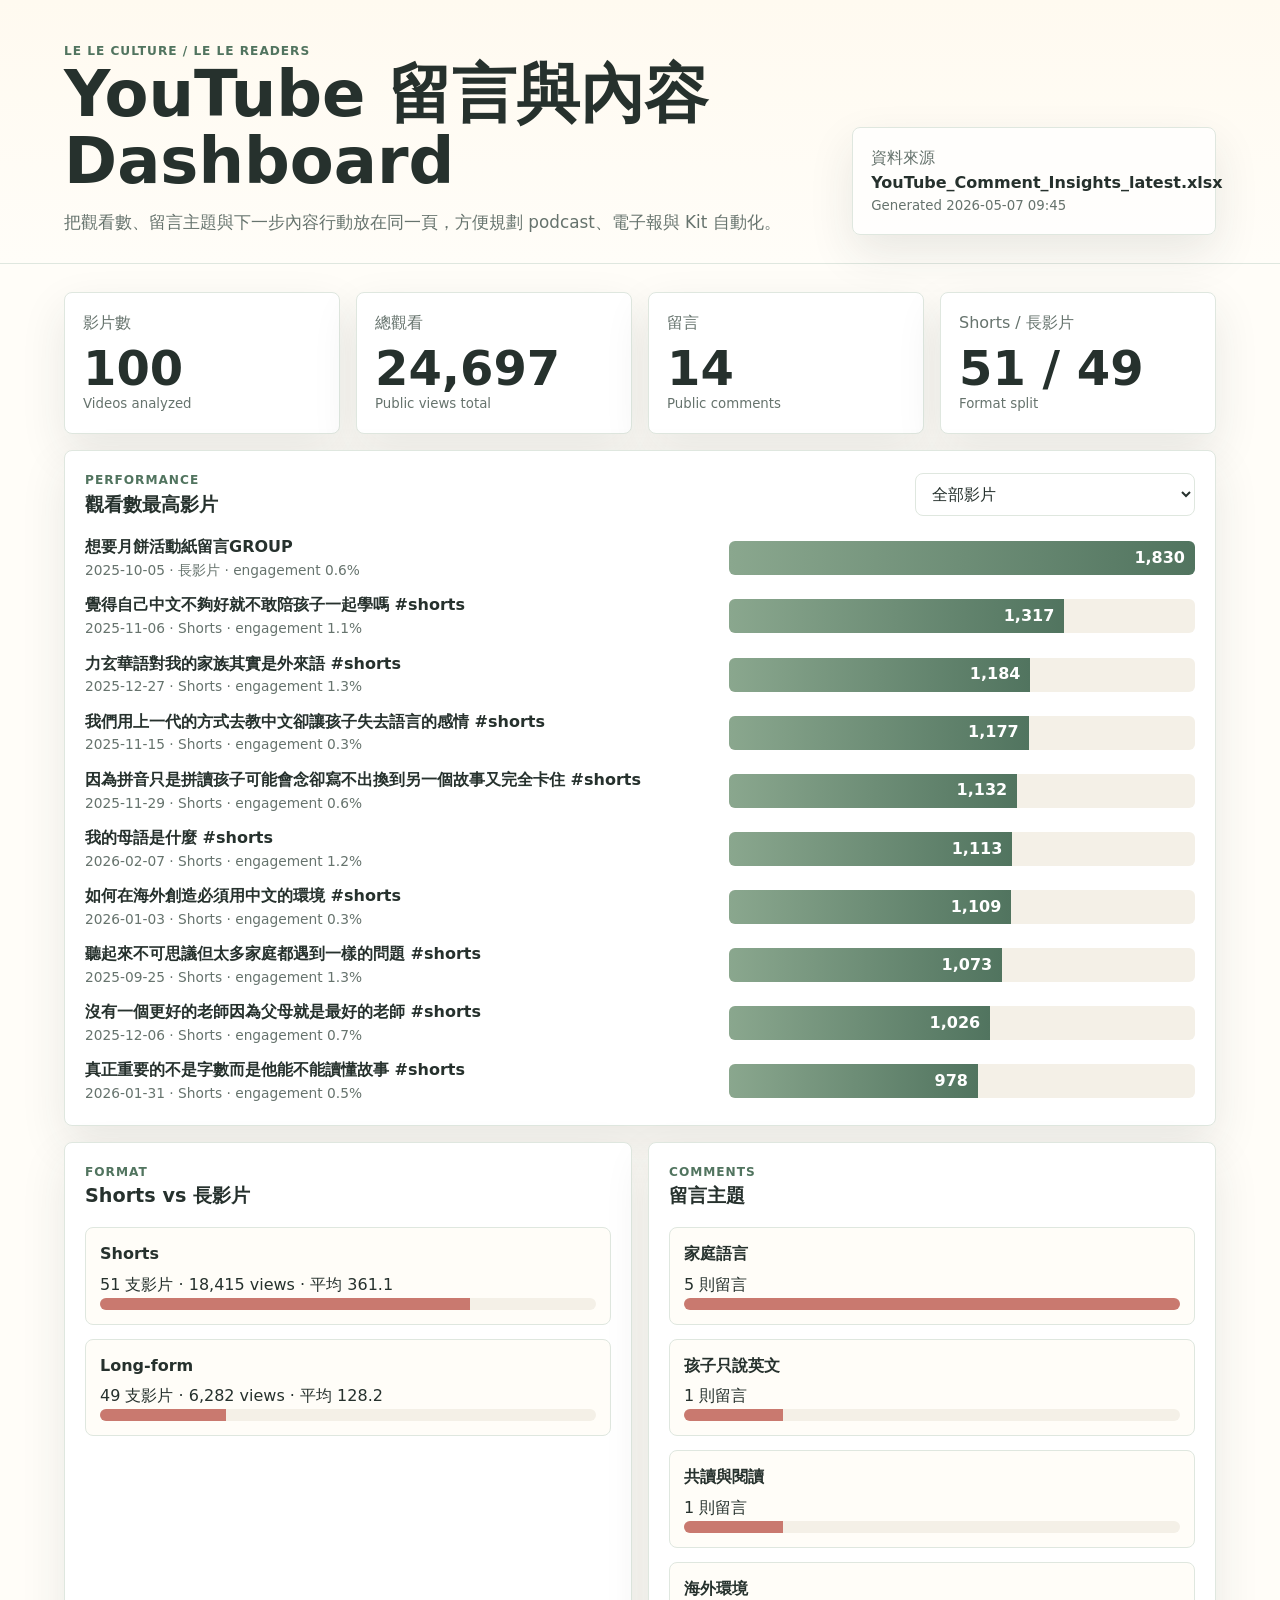
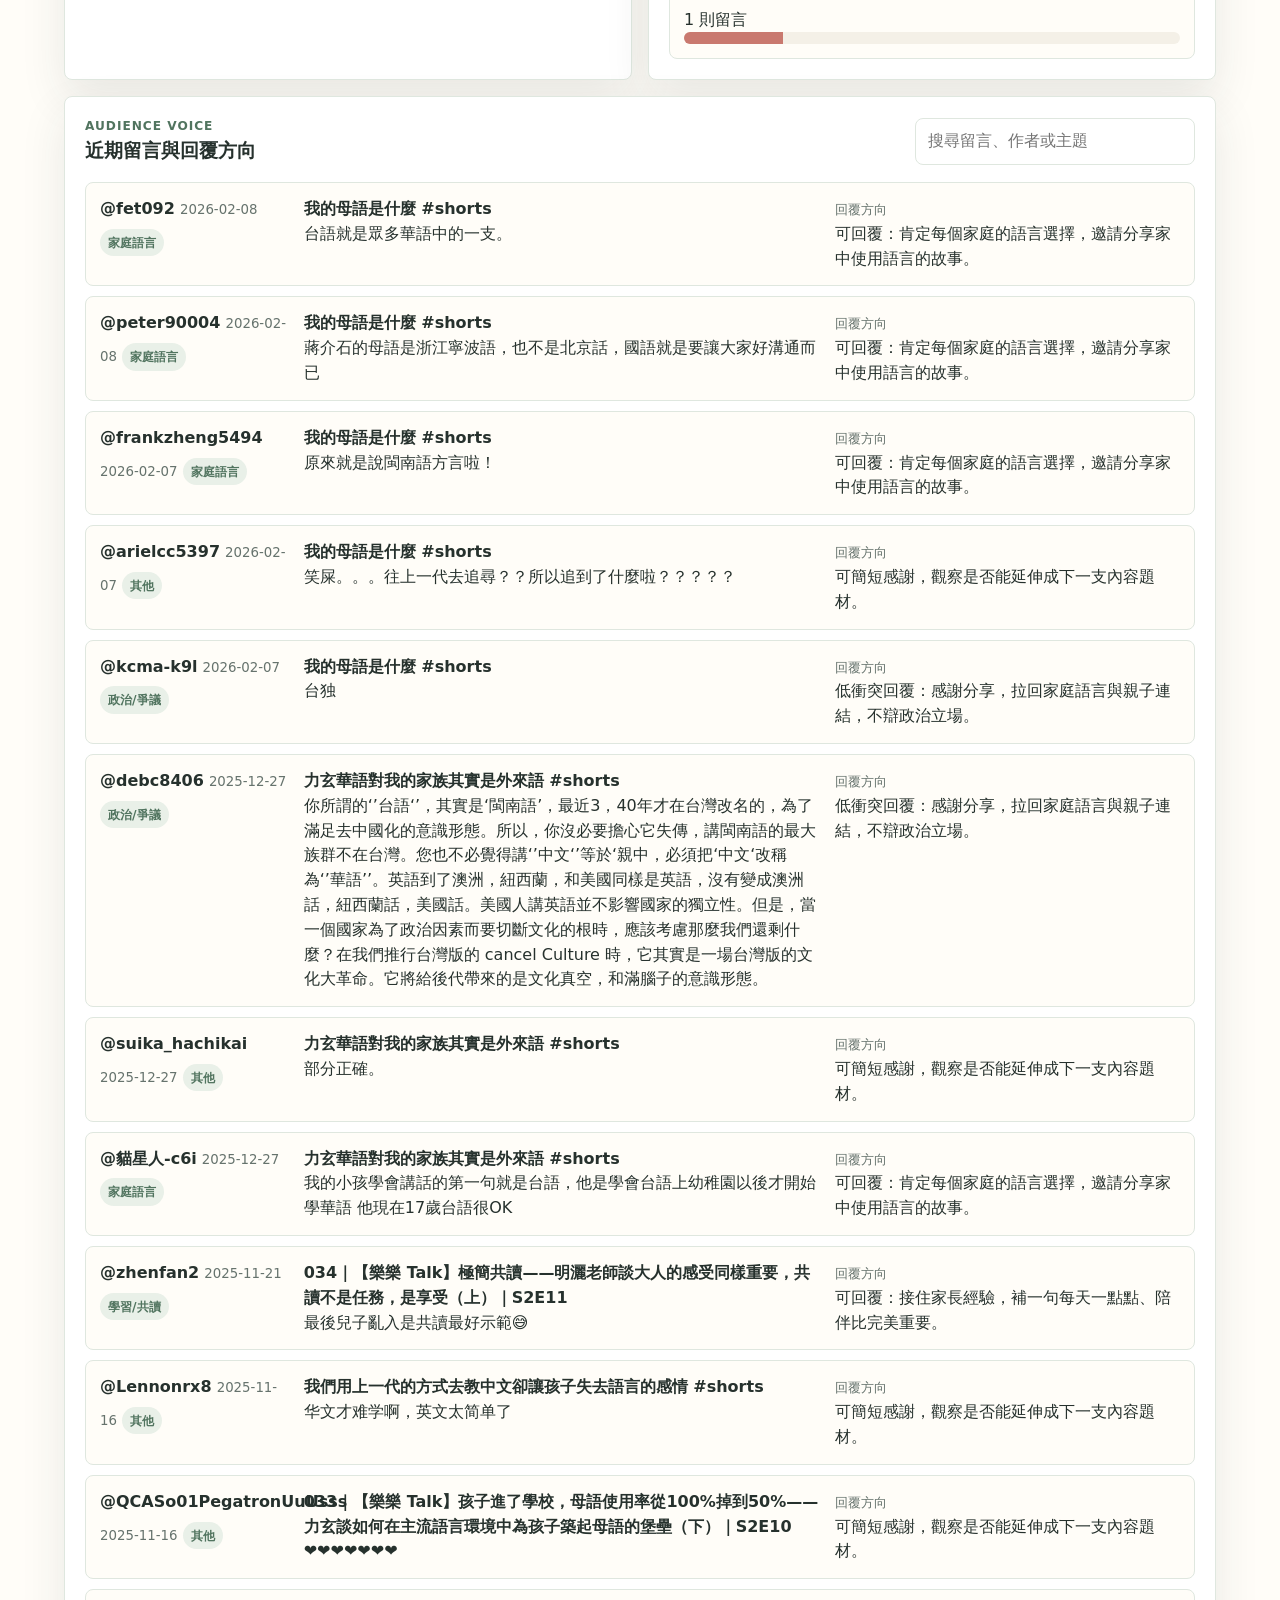
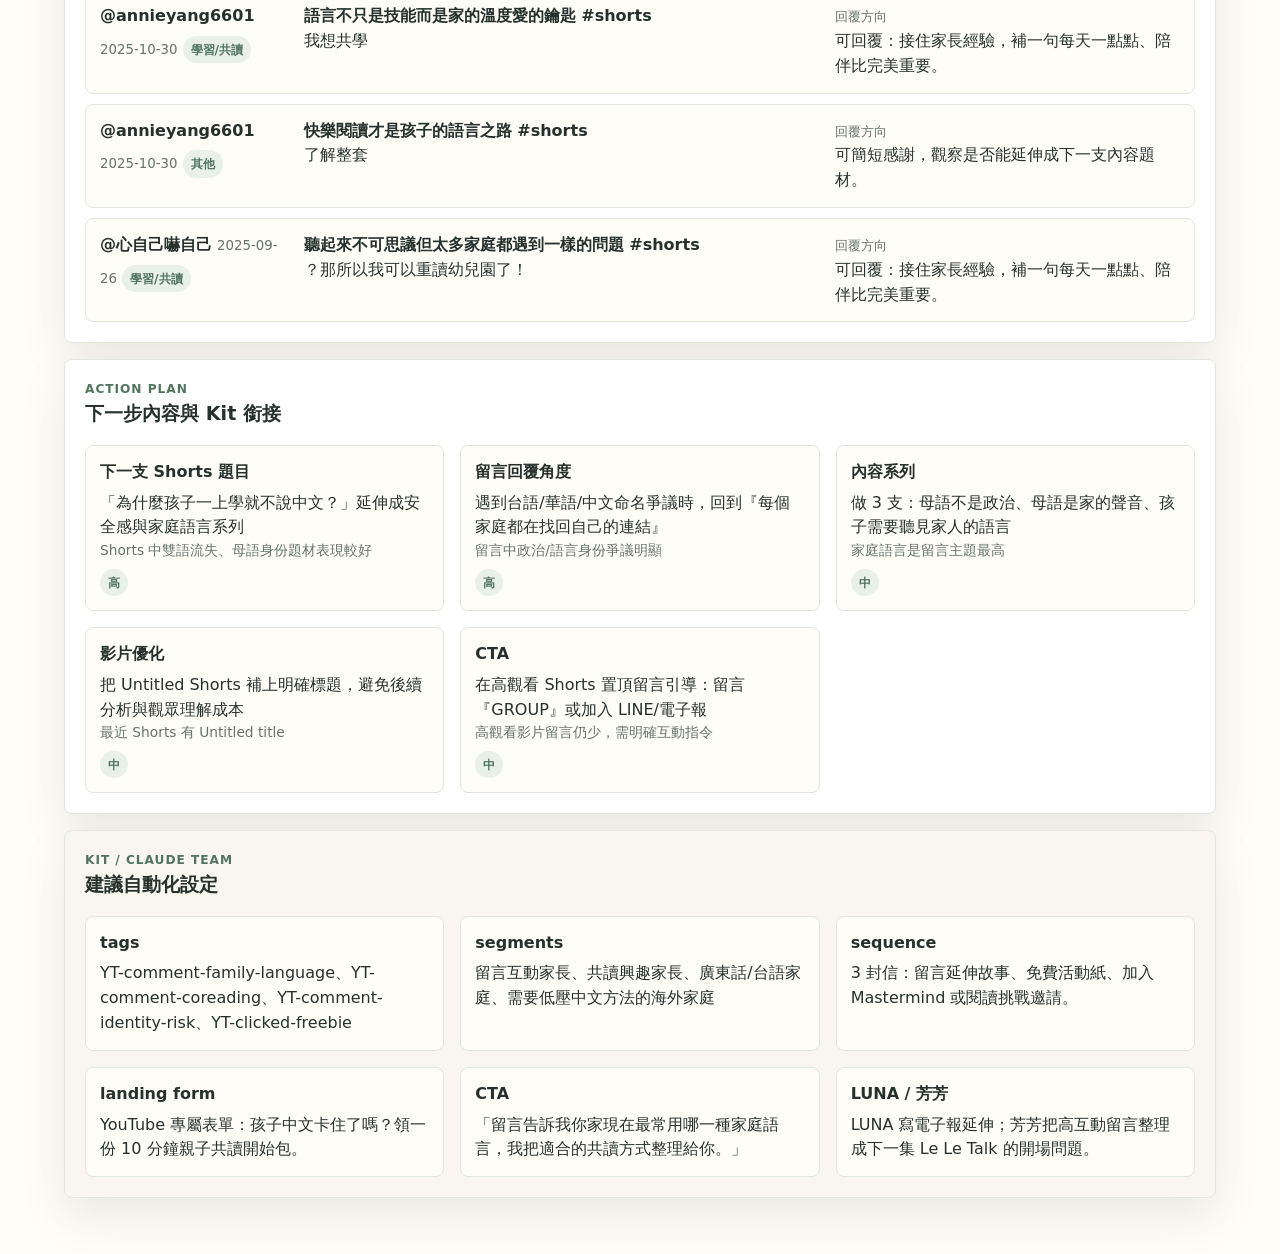
==== index.html @ 0f8661b7 "Create YouTube dashboard" ====
<!doctype html>
<html lang="zh-Hant">
  <head>
    <meta charset="utf-8">
    <meta name="viewport" content="width=device-width, initial-scale=1">
    <title>Le Le Culture YouTube Dashboard</title>
    <link rel="stylesheet" href="styles.css">
  </head>
  <body>
    <header class="topbar">
      <div>
        <p class="eyebrow">Le Le Culture / Le Le Readers</p>
        <h1>YouTube 留言與內容 Dashboard</h1>
        <p class="subtitle">把觀看數、留言主題與下一步內容行動放在同一頁，方便規劃 podcast、電子報與 Kit 自動化。</p>
      </div>
      <div class="source-card">
        <span>資料來源</span>
        <strong id="sourceWorkbook">YouTube insights workbook</strong>
        <small id="generatedAt"></small>
      </div>
    </header>

    <main>
      <section class="kpi-grid" aria-label="關鍵數據">
        <article class="kpi"><span>影片數</span><strong id="kpiVideos">0</strong><small>Videos analyzed</small></article>
        <article class="kpi"><span>總觀看</span><strong id="kpiViews">0</strong><small>Public views total</small></article>
        <article class="kpi"><span>留言</span><strong id="kpiComments">0</strong><small>Public comments</small></article>
        <article class="kpi"><span>Shorts / 長影片</span><strong id="kpiFormats">0 / 0</strong><small>Format split</small></article>
      </section>

      <section class="dashboard-grid">
        <article class="panel wide">
          <div class="panel-heading">
            <div>
              <p class="eyebrow">Performance</p>
              <h2>觀看數最高影片</h2>
            </div>
            <select id="formatFilter" aria-label="篩選影片格式">
              <option value="all">全部影片</option>
              <option value="Yes">只看 Shorts</option>
              <option value="No">只看長影片</option>
            </select>
          </div>
          <div id="topVideosChart" class="bar-list"></div>
        </article>

        <article class="panel">
          <div class="panel-heading">
            <div>
              <p class="eyebrow">Format</p>
              <h2>Shorts vs 長影片</h2>
            </div>
          </div>
          <div id="formatChart" class="format-chart"></div>
        </article>

        <article class="panel">
          <div class="panel-heading">
            <div>
              <p class="eyebrow">Comments</p>
              <h2>留言主題</h2>
            </div>
          </div>
          <div id="themeList" class="theme-list"></div>
        </article>

        <article class="panel wide">
          <div class="panel-heading">
            <div>
              <p class="eyebrow">Audience Voice</p>
              <h2>近期留言與回覆方向</h2>
            </div>
            <input id="commentSearch" type="search" placeholder="搜尋留言、作者或主題">
          </div>
          <div id="commentsTable" class="comment-table"></div>
        </article>

        <article class="panel wide">
          <div class="panel-heading">
            <div>
              <p class="eyebrow">Action Plan</p>
              <h2>下一步內容與 Kit 銜接</h2>
            </div>
          </div>
          <div id="actionIdeas" class="ideas-grid"></div>
        </article>

        <article class="panel wide muted-panel">
          <div class="panel-heading">
            <div>
              <p class="eyebrow">Kit / Claude Team</p>
              <h2>建議自動化設定</h2>
            </div>
          </div>
          <div class="automation-grid">
            <div>
              <strong>tags</strong>
              <p>YT-comment-family-language、YT-comment-coreading、YT-comment-identity-risk、YT-clicked-freebie</p>
            </div>
            <div>
              <strong>segments</strong>
              <p>留言互動家長、共讀興趣家長、廣東話/台語家庭、需要低壓中文方法的海外家庭</p>
            </div>
            <div>
              <strong>sequence</strong>
              <p>3 封信：留言延伸故事、免費活動紙、加入 Mastermind 或閱讀挑戰邀請。</p>
            </div>
            <div>
              <strong>landing form</strong>
              <p>YouTube 專屬表單：孩子中文卡住了嗎？領一份 10 分鐘親子共讀開始包。</p>
            </div>
            <div>
              <strong>CTA</strong>
              <p>「留言告訴我你家現在最常用哪一種家庭語言，我把適合的共讀方式整理給你。」</p>
            </div>
            <div>
              <strong>LUNA / 芳芳</strong>
              <p>LUNA 寫電子報延伸；芳芳把高互動留言整理成下一集 Le Le Talk 的開場問題。</p>
            </div>
          </div>
        </article>
      </section>
    </main>

    <script src="data/youtube-dashboard-data.js"></script>
    <script src="app.js"></script>
  </body>
</html>
---- styles.css ----
:root {
  --ink: #26312d;
  --muted: #66736d;
  --line: #dfe7df;
  --paper: #fffdf8;
  --soft: #f4f0e7;
  --green: #51745f;
  --sage: #8aa78e;
  --rose: #c9796f;
  --gold: #d8a34a;
  --blue: #577f9b;
  --shadow: 0 18px 45px rgba(38, 49, 45, 0.1);
}

* {
  box-sizing: border-box;
}

body {
  margin: 0;
  background: var(--paper);
  color: var(--ink);
  font-family: "Inter", "Noto Sans TC", "Microsoft JhengHei", system-ui, sans-serif;
  line-height: 1.55;
}

.topbar {
  display: flex;
  justify-content: space-between;
  gap: 28px;
  padding: 42px clamp(18px, 5vw, 64px) 28px;
  border-bottom: 1px solid var(--line);
  background: linear-gradient(180deg, #fffaf0 0%, #fffdf8 100%);
}

h1,
h2,
p {
  margin: 0;
}

h1 {
  max-width: 820px;
  font-size: clamp(2rem, 5vw, 4.5rem);
  line-height: 1.05;
  letter-spacing: 0;
}

h2 {
  font-size: 1.2rem;
}

.eyebrow {
  color: var(--green);
  font-size: 0.76rem;
  font-weight: 800;
  letter-spacing: 0.08em;
  text-transform: uppercase;
}

.subtitle {
  max-width: 760px;
  margin-top: 14px;
  color: var(--muted);
  font-size: 1.05rem;
}

.source-card {
  min-width: min(320px, 100%);
  align-self: flex-end;
  padding: 18px;
  border: 1px solid var(--line);
  border-radius: 8px;
  background: #ffffffb8;
  box-shadow: var(--shadow);
}

.source-card span,
.source-card small {
  display: block;
  color: var(--muted);
}

main {
  padding: 28px clamp(18px, 5vw, 64px) 56px;
}

.kpi-grid,
.dashboard-grid,
.automation-grid,
.ideas-grid {
  display: grid;
  gap: 16px;
}

.kpi-grid {
  grid-template-columns: repeat(4, minmax(0, 1fr));
  margin-bottom: 16px;
}

.kpi,
.panel {
  border: 1px solid var(--line);
  border-radius: 8px;
  background: #fff;
  box-shadow: var(--shadow);
}

.kpi {
  padding: 18px;
}

.kpi span,
.kpi small {
  display: block;
  color: var(--muted);
}

.kpi strong {
  display: block;
  margin: 8px 0 2px;
  font-size: clamp(1.8rem, 4vw, 3rem);
  line-height: 1;
}

.dashboard-grid {
  grid-template-columns: repeat(2, minmax(0, 1fr));
}

.panel {
  padding: 20px;
  min-width: 0;
}

.panel.wide {
  grid-column: 1 / -1;
}

.panel-heading {
  display: flex;
  align-items: center;
  justify-content: space-between;
  gap: 16px;
  margin-bottom: 16px;
}

select,
input {
  width: min(280px, 100%);
  border: 1px solid var(--line);
  border-radius: 8px;
  background: #fff;
  color: var(--ink);
  font: inherit;
  padding: 10px 12px;
}

.bar-list {
  display: grid;
  gap: 12px;
}

.bar-row {
  display: grid;
  grid-template-columns: minmax(180px, 1fr) minmax(140px, 42%);
  gap: 14px;
  align-items: center;
}

.video-title {
  color: var(--ink);
  font-weight: 700;
  text-decoration: none;
}

.video-meta {
  color: var(--muted);
  font-size: 0.86rem;
}

.bar-track {
  height: 34px;
  overflow: hidden;
  border-radius: 6px;
  background: var(--soft);
}

.bar-fill {
  display: flex;
  align-items: center;
  justify-content: flex-end;
  min-width: 44px;
  height: 100%;
  padding-right: 10px;
  color: #fff;
  font-weight: 800;
  background: linear-gradient(90deg, var(--sage), var(--green));
}

.format-chart,
.theme-list {
  display: grid;
  gap: 14px;
}

.format-item,
.theme-item,
.idea-card,
.automation-grid div {
  padding: 14px;
  border: 1px solid var(--line);
  border-radius: 8px;
  background: #fffdf8;
}

.format-item strong,
.theme-item strong,
.idea-card strong,
.automation-grid strong {
  display: block;
  margin-bottom: 6px;
}

.progress {
  height: 12px;
  overflow: hidden;
  border-radius: 999px;
  background: var(--soft);
}

.progress span {
  display: block;
  height: 100%;
  background: var(--rose);
}

.comment-table {
  display: grid;
  gap: 10px;
}

.comment-row {
  display: grid;
  grid-template-columns: minmax(110px, 0.55fr) minmax(220px, 1.5fr) minmax(180px, 1fr);
  gap: 14px;
  padding: 14px;
  border: 1px solid var(--line);
  border-radius: 8px;
  background: #fffdf8;
}

.comment-row small {
  color: var(--muted);
}

.pill {
  display: inline-flex;
  width: fit-content;
  margin-top: 7px;
  padding: 4px 8px;
  border-radius: 999px;
  background: #e9f0e8;
  color: var(--green);
  font-size: 0.78rem;
  font-weight: 800;
}

.ideas-grid,
.automation-grid {
  grid-template-columns: repeat(3, minmax(0, 1fr));
}

.muted-panel {
  background: #f8f6ef;
}

@media (max-width: 900px) {
  .topbar,
  .panel-heading {
    flex-direction: column;
    align-items: stretch;
  }

  .source-card {
    align-self: stretch;
  }

  .kpi-grid,
  .dashboard-grid,
  .ideas-grid,
  .automation-grid {
    grid-template-columns: 1fr;
  }

  .bar-row,
  .comment-row {
    grid-template-columns: 1fr;
  }
}
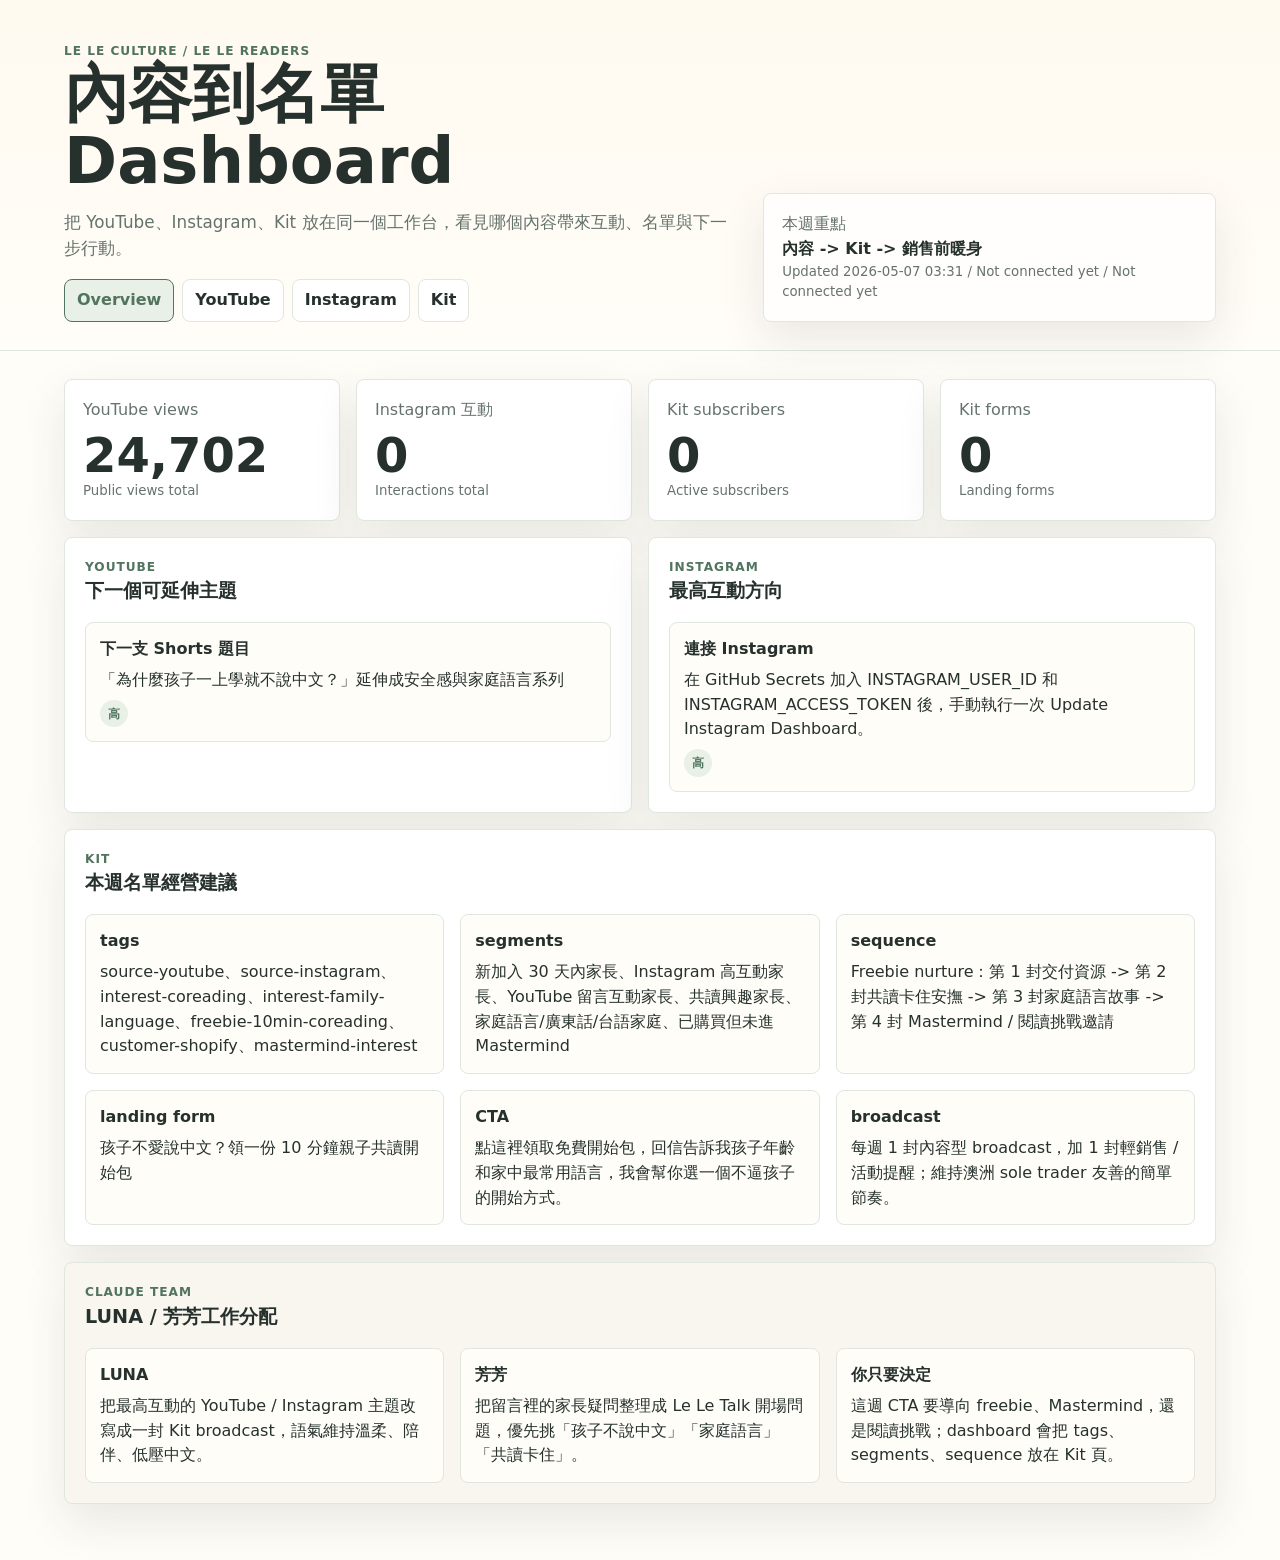
==== commit 88800049: "Add growth dashboard pages and Kit integration" ====
--- a/index.html
+++ b/index.html
@@ -3,119 +3,87 @@
   <head>
     <meta charset="utf-8">
     <meta name="viewport" content="width=device-width, initial-scale=1">
-    <title>Le Le Culture YouTube Dashboard</title>
+    <title>Le Le Culture Growth Dashboard</title>
     <link rel="stylesheet" href="styles.css">
   </head>
   <body>
     <header class="topbar">
       <div>
         <p class="eyebrow">Le Le Culture / Le Le Readers</p>
-        <h1>YouTube 留言與內容 Dashboard</h1>
-        <p class="subtitle">把觀看數、留言主題與下一步內容行動放在同一頁，方便規劃 podcast、電子報與 Kit 自動化。</p>
+        <h1>內容到名單 Dashboard</h1>
+        <p class="subtitle">把 YouTube、Instagram、Kit 放在同一個工作台，看見哪個內容帶來互動、名單與下一步行動。</p>
+        <nav class="dashboard-nav" aria-label="Dashboard pages">
+          <a class="active" href="index.html">Overview</a>
+          <a href="youtube.html">YouTube</a>
+          <a href="instagram.html">Instagram</a>
+          <a href="kit.html">Kit</a>
+        </nav>
       </div>
       <div class="source-card">
-        <span>資料來源</span>
-        <strong id="sourceWorkbook">YouTube insights workbook</strong>
-        <small id="generatedAt"></small>
+        <span>本週重點</span>
+        <strong id="overviewFocus">內容 -> Kit -> 銷售前暖身</strong>
+        <small id="overviewGeneratedAt"></small>
       </div>
     </header>
 
     <main>
-      <section class="kpi-grid" aria-label="關鍵數據">
-        <article class="kpi"><span>影片數</span><strong id="kpiVideos">0</strong><small>Videos analyzed</small></article>
-        <article class="kpi"><span>總觀看</span><strong id="kpiViews">0</strong><small>Public views total</small></article>
-        <article class="kpi"><span>留言</span><strong id="kpiComments">0</strong><small>Public comments</small></article>
-        <article class="kpi"><span>Shorts / 長影片</span><strong id="kpiFormats">0 / 0</strong><small>Format split</small></article>
+      <section class="kpi-grid" aria-label="Overview 關鍵數據">
+        <article class="kpi"><span>YouTube views</span><strong id="overviewYoutubeViews">0</strong><small>Public views total</small></article>
+        <article class="kpi"><span>Instagram 互動</span><strong id="overviewInstagramInteractions">0</strong><small>Interactions total</small></article>
+        <article class="kpi"><span>Kit subscribers</span><strong id="overviewSubscribers">0</strong><small>Active subscribers</small></article>
+        <article class="kpi"><span>Kit forms</span><strong id="overviewForms">0</strong><small>Landing forms</small></article>
       </section>
 
       <section class="dashboard-grid">
-        <article class="panel wide">
+        <article class="panel">
           <div class="panel-heading">
             <div>
-              <p class="eyebrow">Performance</p>
-              <h2>觀看數最高影片</h2>
+              <p class="eyebrow">YouTube</p>
+              <h2>下一個可延伸主題</h2>
             </div>
-            <select id="formatFilter" aria-label="篩選影片格式">
-              <option value="all">全部影片</option>
-              <option value="Yes">只看 Shorts</option>
-              <option value="No">只看長影片</option>
-            </select>
           </div>
-          <div id="topVideosChart" class="bar-list"></div>
+          <div id="overviewYoutubeIdea" class="ideas-grid single-column"></div>
         </article>
 
         <article class="panel">
           <div class="panel-heading">
             <div>
-              <p class="eyebrow">Format</p>
-              <h2>Shorts vs 長影片</h2>
+              <p class="eyebrow">Instagram</p>
+              <h2>最高互動方向</h2>
             </div>
           </div>
-          <div id="formatChart" class="format-chart"></div>
-        </article>
-
-        <article class="panel">
-          <div class="panel-heading">
-            <div>
-              <p class="eyebrow">Comments</p>
-              <h2>留言主題</h2>
-            </div>
-          </div>
-          <div id="themeList" class="theme-list"></div>
+          <div id="overviewInstagramIdea" class="ideas-grid single-column"></div>
         </article>
 
         <article class="panel wide">
           <div class="panel-heading">
             <div>
-              <p class="eyebrow">Audience Voice</p>
-              <h2>近期留言與回覆方向</h2>
-            </div>
-            <input id="commentSearch" type="search" placeholder="搜尋留言、作者或主題">
-          </div>
-          <div id="commentsTable" class="comment-table"></div>
-        </article>
-
-        <article class="panel wide">
-          <div class="panel-heading">
-            <div>
-              <p class="eyebrow">Action Plan</p>
-              <h2>下一步內容與 Kit 銜接</h2>
+              <p class="eyebrow">Kit</p>
+              <h2>本週名單經營建議</h2>
             </div>
           </div>
-          <div id="actionIdeas" class="ideas-grid"></div>
+          <div id="overviewKitPlan" class="automation-grid"></div>
         </article>
 
         <article class="panel wide muted-panel">
           <div class="panel-heading">
             <div>
-              <p class="eyebrow">Kit / Claude Team</p>
-              <h2>建議自動化設定</h2>
+              <p class="eyebrow">Claude Team</p>
+              <h2>LUNA / 芳芳工作分配</h2>
             </div>
           </div>
           <div class="automation-grid">
             <div>
-              <strong>tags</strong>
-              <p>YT-comment-family-language、YT-comment-coreading、YT-comment-identity-risk、YT-clicked-freebie</p>
+              <strong>LUNA</strong>
+              <p>把最高互動的 YouTube / Instagram 主題改寫成一封 Kit broadcast，語氣維持溫柔、陪伴、低壓中文。</p>
             </div>
             <div>
-              <strong>segments</strong>
-              <p>留言互動家長、共讀興趣家長、廣東話/台語家庭、需要低壓中文方法的海外家庭</p>
+              <strong>芳芳</strong>
+              <p>把留言裡的家長疑問整理成 Le Le Talk 開場問題，優先挑「孩子不說中文」「家庭語言」「共讀卡住」。</p>
             </div>
             <div>
-              <strong>sequence</strong>
-              <p>3 封信：留言延伸故事、免費活動紙、加入 Mastermind 或閱讀挑戰邀請。</p>
-            </div>
-            <div>
-              <strong>landing form</strong>
-              <p>YouTube 專屬表單：孩子中文卡住了嗎？領一份 10 分鐘親子共讀開始包。</p>
-            </div>
-            <div>
-              <strong>CTA</strong>
-              <p>「留言告訴我你家現在最常用哪一種家庭語言，我把適合的共讀方式整理給你。」</p>
-            </div>
-            <div>
-              <strong>LUNA / 芳芳</strong>
-              <p>LUNA 寫電子報延伸；芳芳把高互動留言整理成下一集 Le Le Talk 的開場問題。</p>
+              <strong>你只要決定</strong>
+              <p>這週 CTA 要導向 freebie、Mastermind，還是閱讀挑戰；dashboard 會把 tags、segments、sequence 放在 Kit 頁。</p>
             </div>
           </div>
         </article>
@@ -123,6 +91,8 @@
     </main>
 
     <script src="data/youtube-dashboard-data.js"></script>
-    <script src="app.js"></script>
+    <script src="data/instagram-dashboard-data.js"></script>
+    <script src="data/kit-dashboard-data.js"></script>
+    <script src="overview-app.js"></script>
   </body>
 </html>
--- a/styles.css
+++ b/styles.css
@@ -65,6 +65,32 @@
   font-size: 1.05rem;
 }
 
+.dashboard-nav {
+  display: flex;
+  flex-wrap: wrap;
+  gap: 8px;
+  margin-top: 18px;
+}
+
+.dashboard-nav a {
+  display: inline-flex;
+  align-items: center;
+  min-height: 38px;
+  padding: 8px 12px;
+  border: 1px solid var(--line);
+  border-radius: 8px;
+  background: #fff;
+  color: var(--ink);
+  font-weight: 800;
+  text-decoration: none;
+}
+
+.dashboard-nav a.active {
+  border-color: var(--green);
+  background: #e9f0e8;
+  color: var(--green);
+}
+
 .source-card {
   min-width: min(320px, 100%);
   align-self: flex-end;
@@ -265,13 +291,48 @@
   font-weight: 800;
 }
 
+.reply-link,
+.secondary-link {
+  display: inline-flex;
+  width: fit-content;
+  margin-top: 10px;
+  padding: 7px 10px;
+  border-radius: 6px;
+  font-size: 0.82rem;
+  font-weight: 800;
+  text-decoration: none;
+}
+
+.reply-link {
+  background: var(--green);
+  color: #fff;
+}
+
+.secondary-link {
+  border: 1px solid var(--line);
+  color: var(--green);
+  background: #fff;
+}
+
 .ideas-grid,
 .automation-grid {
   grid-template-columns: repeat(3, minmax(0, 1fr));
 }
 
+.ideas-grid.single-column {
+  grid-template-columns: 1fr;
+}
+
 .muted-panel {
   background: #f8f6ef;
+}
+
+.empty-state {
+  padding: 14px;
+  border: 1px dashed var(--line);
+  border-radius: 8px;
+  color: var(--muted);
+  background: #fffdf8;
 }
 
 @media (max-width: 900px) {
